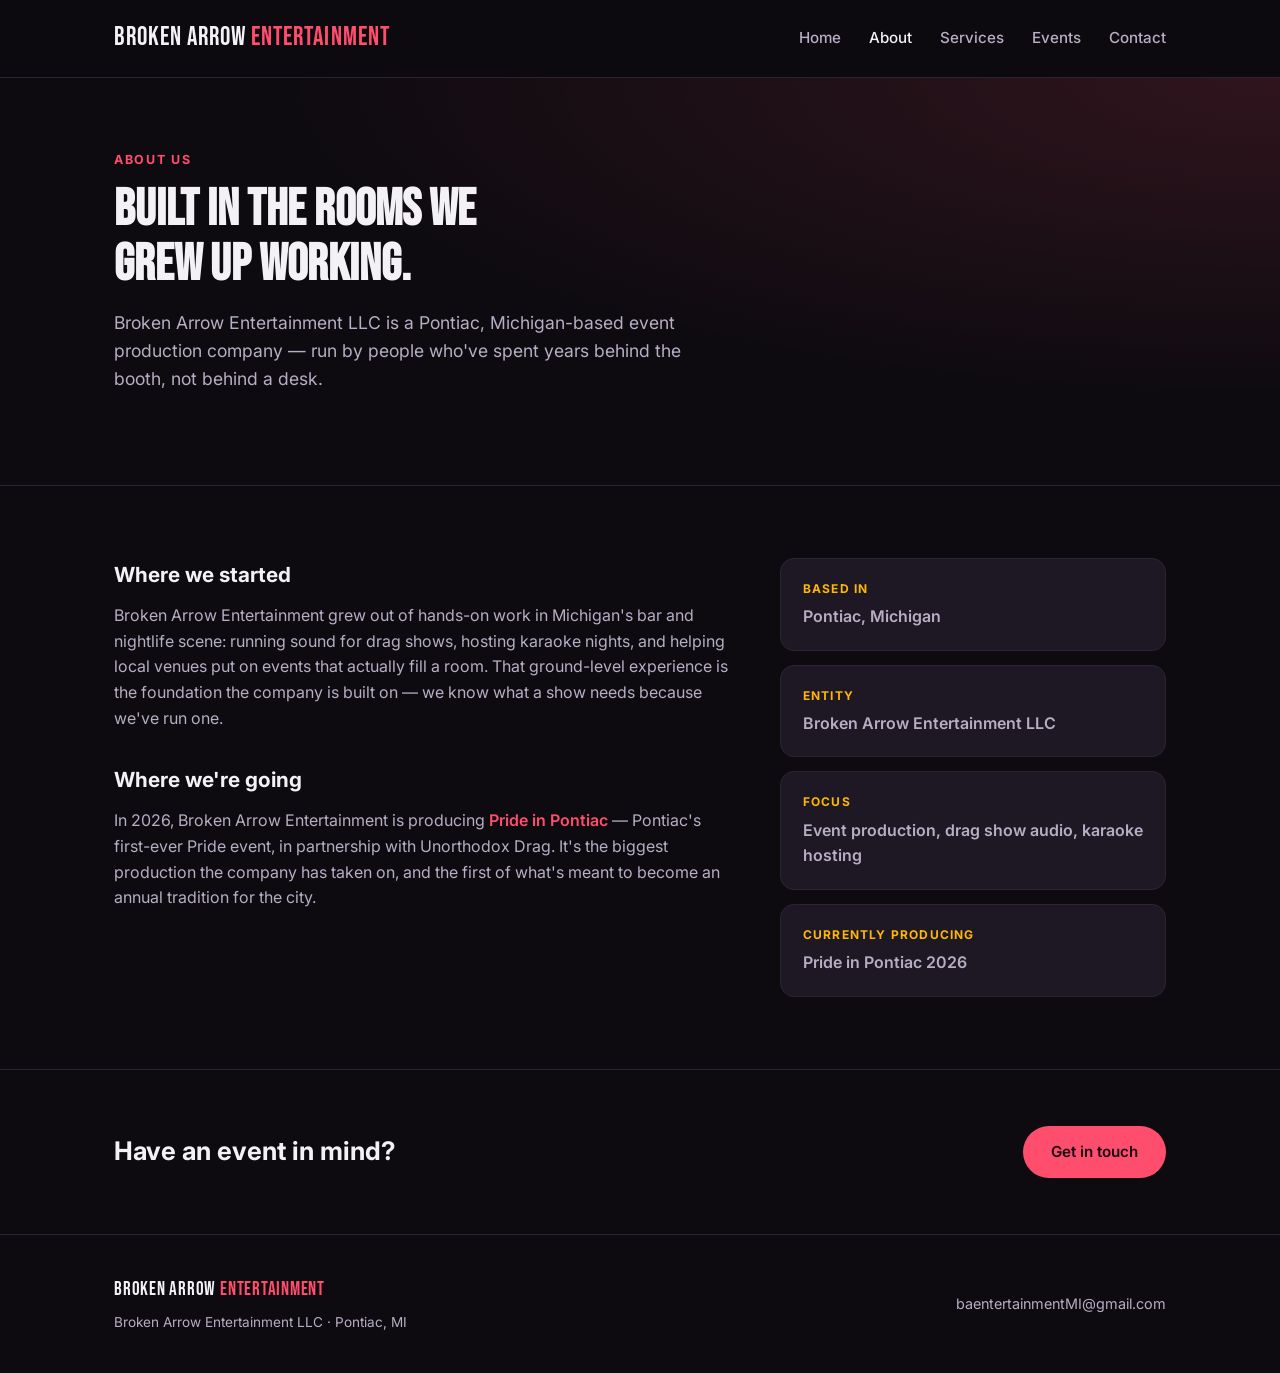
==== about.html @ 8418321c "Add about page" ====
<!DOCTYPE html>
<html lang="en">
<head>
<meta charset="UTF-8">
<meta name="viewport" content="width=device-width, initial-scale=1.0">
<title>About | Broken Arrow Entertainment</title>
<meta name="description" content="Broken Arrow Entertainment LLC is a Pontiac, Michigan event production company producing drag shows, karaoke nights, and Pride in Pontiac.">
<link rel="preconnect" href="https://fonts.googleapis.com">
<link rel="preconnect" href="https://fonts.gstatic.com" crossorigin>
<link href="https://fonts.googleapis.com/css2?family=Bebas+Neue&family=Inter:wght@400;500;600;700&display=swap" rel="stylesheet">
<link rel="stylesheet" href="css/style.css">
</head>
<body>

<header class="site-header">
  <div class="wrap header-inner">
    <a href="index.html" class="logo">Broken Arrow <span>Entertainment</span></a>
    <nav class="site-nav">
      <a href="index.html">Home</a>
      <a href="about.html" class="active">About</a>
      <a href="services.html">Services</a>
      <a href="events.html">Events</a>
      <a href="contact.html">Contact</a>
    </nav>
  </div>
</header>

<section class="page-hero">
  <div class="wrap">
    <p class="eyebrow">About Us</p>
    <h1>Built in the rooms we grew up working.</h1>
    <p class="hero-sub">Broken Arrow Entertainment LLC is a Pontiac, Michigan-based event production company — run by people who've spent years behind the booth, not behind a desk.</p>
  </div>
</section>

<section class="about-body">
  <div class="wrap about-grid">
    <div>
      <h2>Where we started</h2>
      <p>Broken Arrow Entertainment grew out of hands-on work in Michigan's bar and nightlife scene: running sound for drag shows, hosting karaoke nights, and helping local venues put on events that actually fill a room. That ground-level experience is the foundation the company is built on — we know what a show needs because we've run one.</p>
      <h2>Where we're going</h2>
      <p>In 2026, Broken Arrow Entertainment is producing <a href="events.html">Pride in Pontiac</a> — Pontiac's first-ever Pride event, in partnership with Unorthodox Drag. It's the biggest production the company has taken on, and the first of what's meant to become an annual tradition for the city.</p>
    </div>
    <div class="about-facts">
      <div class="fact-card">
        <h3>Based in</h3>
        <p>Pontiac, Michigan</p>
      </div>
      <div class="fact-card">
        <h3>Entity</h3>
        <p>Broken Arrow Entertainment LLC</p>
      </div>
      <div class="fact-card">
        <h3>Focus</h3>
        <p>Event production, drag show audio, karaoke hosting</p>
      </div>
      <div class="fact-card">
        <h3>Currently producing</h3>
        <p>Pride in Pontiac 2026</p>
      </div>
    </div>
  </div>
</section>

<section class="cta-band">
  <div class="wrap cta-inner">
    <h2>Have an event in mind?</h2>
    <a href="contact.html" class="btn btn-primary">Get in touch</a>
  </div>
</section>

<footer class="site-footer">
  <div class="wrap footer-inner">
    <div>
      <p class="logo footer-logo">Broken Arrow <span>Entertainment</span></p>
      <p class="footer-note">Broken Arrow Entertainment LLC &middot; Pontiac, MI</p>
    </div>
    <div class="footer-contact">
      <a href="mailto:baentertainmentMI@gmail.com">baentertainmentMI@gmail.com</a>
    </div>
  </div>
</footer>

</body>
</html>
---- css/style.css ----
:root {
  --bg: #0e0b10;
  --bg-alt: #17131b;
  --card: #1e1824;
  --text: #f4f1f6;
  --text-dim: #b7adc4;
  --accent: #ff4d6d;
  --accent-2: #ffb703;
  --border: #2c2432;
  --radius: 14px;
}

* { box-sizing: border-box; margin: 0; padding: 0; }

body {
  background: var(--bg);
  color: var(--text);
  font-family: 'Inter', system-ui, sans-serif;
  line-height: 1.6;
  -webkit-font-smoothing: antialiased;
}

.wrap {
  max-width: 1100px;
  margin: 0 auto;
  padding: 0 24px;
}

.eyebrow {
  text-transform: uppercase;
  letter-spacing: 0.14em;
  font-size: 0.78rem;
  font-weight: 700;
  color: var(--accent);
  margin-bottom: 12px;
}

/* Header */
.site-header {
  border-bottom: 1px solid var(--border);
  background: rgba(14, 11, 16, 0.9);
  backdrop-filter: blur(8px);
  position: sticky;
  top: 0;
  z-index: 10;
}

.header-inner {
  display: flex;
  align-items: center;
  justify-content: space-between;
  padding-top: 18px;
  padding-bottom: 18px;
}

.logo {
  font-family: 'Bebas Neue', 'Inter', sans-serif;
  font-size: 1.6rem;
  letter-spacing: 0.04em;
  color: var(--text);
  text-decoration: none;
}

.logo span {
  color: var(--accent);
}

.site-nav {
  display: flex;
  gap: 28px;
}

.site-nav a {
  color: var(--text-dim);
  text-decoration: none;
  font-weight: 500;
  font-size: 0.95rem;
  transition: color 0.15s ease;
}

.site-nav a:hover,
.site-nav a.active {
  color: var(--text);
}

/* Hero */
.hero {
  padding: 96px 0 80px;
  background:
    radial-gradient(ellipse at top right, rgba(255, 77, 109, 0.16), transparent 55%),
    radial-gradient(ellipse at bottom left, rgba(255, 183, 3, 0.10), transparent 50%);
  border-bottom: 1px solid var(--border);
}

.hero h1 {
  font-family: 'Bebas Neue', sans-serif;
  font-size: clamp(2.6rem, 6vw, 4.2rem);
  line-height: 1.05;
  letter-spacing: 0.01em;
  max-width: 16ch;
  margin-bottom: 20px;
}

.hero-sub {
  color: var(--text-dim);
  font-size: 1.1rem;
  max-width: 56ch;
  margin-bottom: 36px;
}

.hero-ctas {
  display: flex;
  gap: 16px;
  flex-wrap: wrap;
}

.btn {
  display: inline-block;
  padding: 14px 28px;
  border-radius: 999px;
  font-weight: 600;
  text-decoration: none;
  font-size: 0.95rem;
  transition: transform 0.15s ease, opacity 0.15s ease;
}

.btn:hover {
  transform: translateY(-1px);
}

.btn-primary {
  background: var(--accent);
  color: #170a0e;
}

.btn-ghost {
  background: transparent;
  color: var(--text);
  border: 1px solid var(--border);
}

/* Spotlight */
.spotlight {
  padding: 80px 0;
  border-bottom: 1px solid var(--border);
}

.spotlight-card {
  background: linear-gradient(135deg, var(--card), var(--bg-alt));
  border: 1px solid var(--border);
  border-radius: var(--radius);
  padding: 40px;
}

.spotlight-text h2 {
  font-size: 1.8rem;
  margin-bottom: 8px;
}

.spotlight-meta {
  color: var(--accent-2);
  font-weight: 600;
  margin-bottom: 16px;
}

.spotlight-text p {
  color: var(--text-dim);
  max-width: 64ch;
}

.spotlight-links {
  margin-top: 20px;
}

.spotlight-links a {
  color: var(--accent);
  text-decoration: none;
  font-weight: 600;
}

.spotlight-links a:hover {
  text-decoration: underline;
}

/* Services preview */
.services-preview {
  padding: 80px 0 96px;
}

.section-title {
  font-size: 2rem;
  margin-bottom: 40px;
  max-width: 20ch;
}

.services-grid {
  display: grid;
  grid-template-columns: repeat(auto-fit, minmax(240px, 1fr));
  gap: 20px;
  margin-bottom: 32px;
}

.service-card {
  background: var(--card);
  border: 1px solid var(--border);
  border-radius: var(--radius);
  padding: 28px;
}

.service-card h3 {
  font-size: 1.15rem;
  margin-bottom: 10px;
}

.service-card p {
  color: var(--text-dim);
  font-size: 0.95rem;
}

.link-more {
  color: var(--accent);
  text-decoration: none;
  font-weight: 600;
}

.link-more:hover {
  text-decoration: underline;
}

/* Footer */
.site-footer {
  border-top: 1px solid var(--border);
  padding: 40px 0;
}

.footer-inner {
  display: flex;
  align-items: center;
  justify-content: space-between;
  flex-wrap: wrap;
  gap: 16px;
}

.footer-logo {
  font-size: 1.2rem;
  margin-bottom: 6px;
}

.footer-note {
  color: var(--text-dim);
  font-size: 0.85rem;
}

.footer-contact a {
  color: var(--text-dim);
  text-decoration: none;
  font-size: 0.9rem;
}

.footer-contact a:hover {
  color: var(--text);
}

/* Inner page hero */
.page-hero {
  padding: 72px 0 56px;
  background:
    radial-gradient(ellipse at top right, rgba(255, 77, 109, 0.14), transparent 55%);
  border-bottom: 1px solid var(--border);
}

.page-hero h1 {
  font-family: 'Bebas Neue', sans-serif;
  font-size: clamp(2.2rem, 5vw, 3.2rem);
  line-height: 1.08;
  max-width: 20ch;
  margin-bottom: 16px;
}

/* About */
.about-body {
  padding: 72px 0;
}

.about-grid {
  display: grid;
  grid-template-columns: 1.6fr 1fr;
  gap: 48px;
}

.about-grid h2 {
  font-size: 1.3rem;
  margin-bottom: 12px;
  margin-top: 32px;
}

.about-grid h2:first-child {
  margin-top: 0;
}

.about-grid p {
  color: var(--text-dim);
}

.about-grid a {
  color: var(--accent);
  text-decoration: none;
  font-weight: 600;
}

.about-facts {
  display: flex;
  flex-direction: column;
  gap: 14px;
}

.fact-card {
  background: var(--card);
  border: 1px solid var(--border);
  border-radius: var(--radius);
  padding: 20px 22px;
}

.fact-card h3 {
  font-size: 0.75rem;
  text-transform: uppercase;
  letter-spacing: 0.1em;
  color: var(--accent-2);
  margin-bottom: 6px;
}

.fact-card p {
  font-weight: 600;
}

/* CTA band */
.cta-band {
  border-top: 1px solid var(--border);
  padding: 56px 0;
}

.cta-inner {
  display: flex;
  align-items: center;
  justify-content: space-between;
  flex-wrap: wrap;
  gap: 20px;
}

.cta-inner h2 {
  font-size: 1.6rem;
}

@media (max-width: 720px) {
  .about-grid { grid-template-columns: 1fr; }
}

@media (max-width: 640px) {
  .site-nav { gap: 16px; font-size: 0.85rem; }
  .hero { padding: 64px 0 56px; }
  .spotlight-card { padding: 28px; }
}
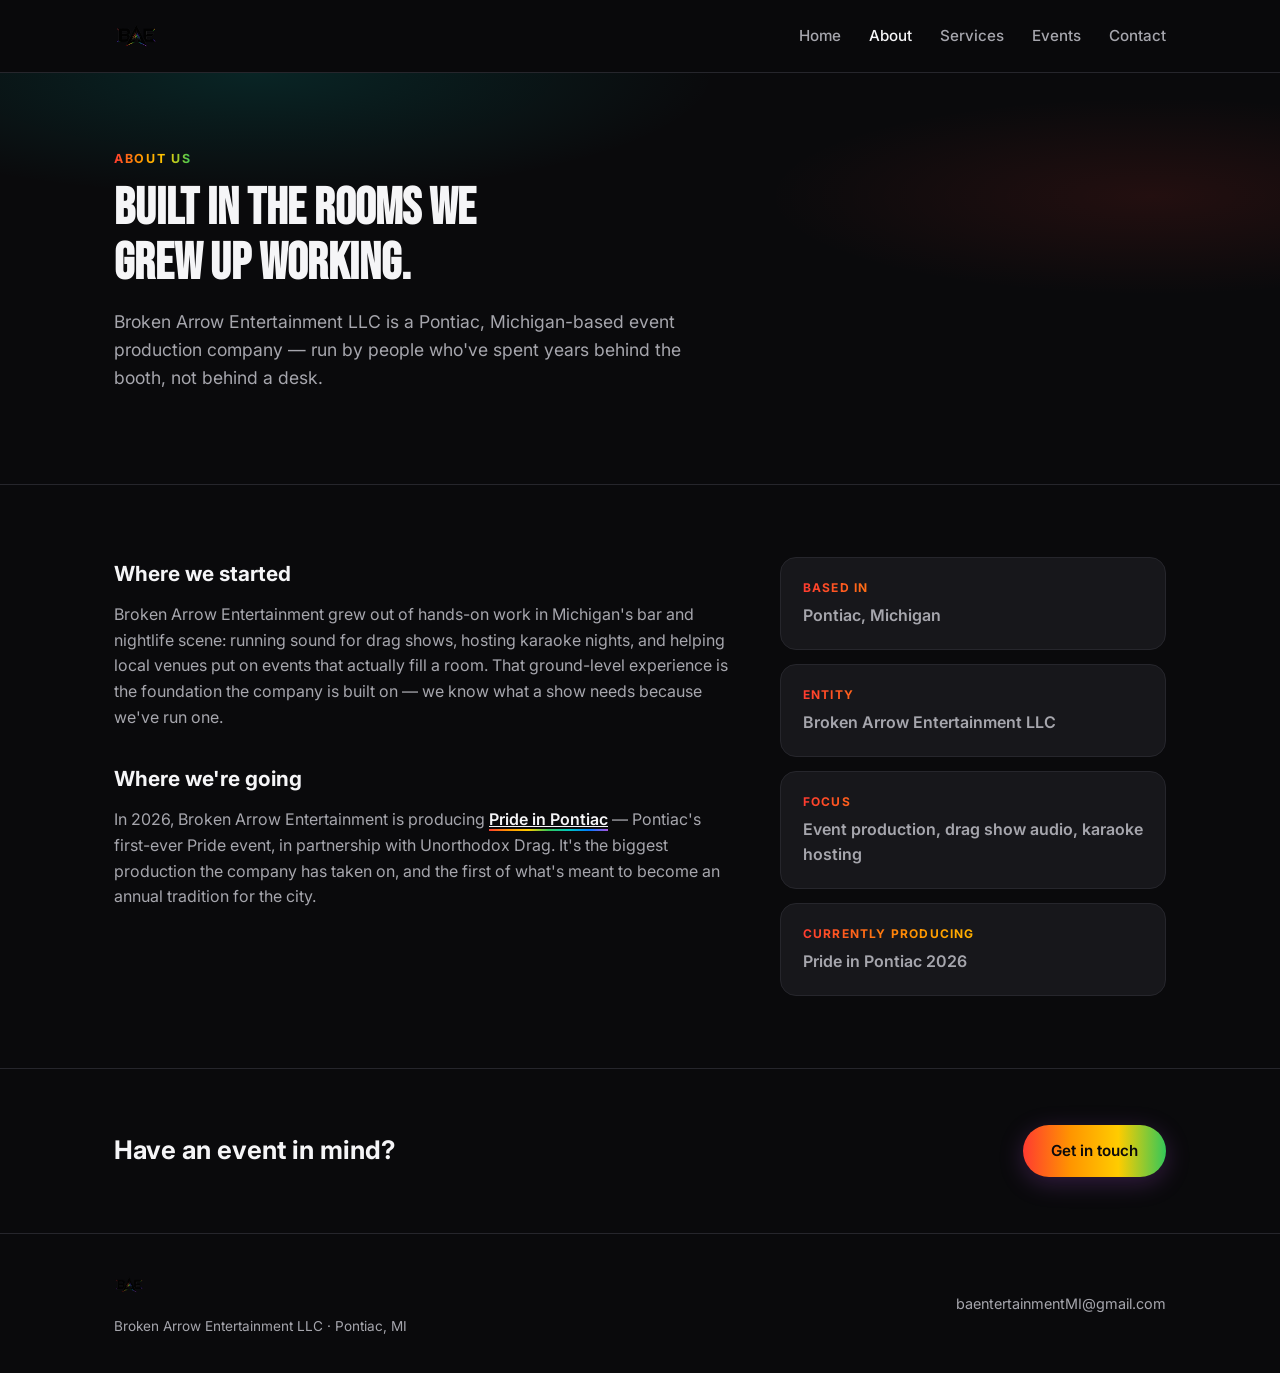
==== commit 2f715435: "Redesign around real BAE logo with rainbow accent system and scroll reveal" ====
--- a/about.html
+++ b/about.html
@@ -14,7 +14,7 @@
 
 <header class="site-header">
   <div class="wrap header-inner">
-    <a href="index.html" class="logo">Broken Arrow <span>Entertainment</span></a>
+    <a href="index.html" class="logo-link"><img src="images/logo.png" alt="Broken Arrow Entertainment" class="logo-img"></a>
     <nav class="site-nav">
       <a href="index.html">Home</a>
       <a href="about.html" class="active">About</a>
@@ -33,7 +33,7 @@
   </div>
 </section>
 
-<section class="about-body">
+<section class="about-body reveal">
   <div class="wrap about-grid">
     <div>
       <h2>Where we started</h2>
@@ -62,7 +62,7 @@
   </div>
 </section>
 
-<section class="cta-band">
+<section class="cta-band reveal">
   <div class="wrap cta-inner">
     <h2>Have an event in mind?</h2>
     <a href="contact.html" class="btn btn-primary">Get in touch</a>
@@ -72,7 +72,7 @@
 <footer class="site-footer">
   <div class="wrap footer-inner">
     <div>
-      <p class="logo footer-logo">Broken Arrow <span>Entertainment</span></p>
+      <img src="images/logo.png" alt="Broken Arrow Entertainment" class="footer-logo-img">
       <p class="footer-note">Broken Arrow Entertainment LLC &middot; Pontiac, MI</p>
     </div>
     <div class="footer-contact">
@@ -81,5 +81,6 @@
   </div>
 </footer>
 
+<script src="js/reveal.js"></script>
 </body>
 </html>
--- a/css/style.css
+++ b/css/style.css
@@ -1,13 +1,12 @@
 :root {
-  --bg: #0e0b10;
-  --bg-alt: #17131b;
-  --card: #1e1824;
-  --text: #f4f1f6;
-  --text-dim: #b7adc4;
-  --accent: #ff4d6d;
-  --accent-2: #ffb703;
-  --border: #2c2432;
-  --radius: 14px;
+  --bg: #0a0a0c;
+  --bg-alt: #131316;
+  --card: #17171b;
+  --text: #f5f5f7;
+  --text-dim: #a6a6ad;
+  --border: #26262c;
+  --radius: 16px;
+  --rainbow: linear-gradient(90deg, #ff3b30, #ff9500, #ffcc00, #34c759, #00c7be, #007aff, #af52de);
 }
 
 * { box-sizing: border-box; margin: 0; padding: 0; }
@@ -27,18 +26,23 @@
 }
 
 .eyebrow {
+  display: inline-block;
   text-transform: uppercase;
   letter-spacing: 0.14em;
   font-size: 0.78rem;
   font-weight: 700;
-  color: var(--accent);
   margin-bottom: 12px;
+  background: var(--rainbow);
+  background-size: 200% auto;
+  -webkit-background-clip: text;
+  background-clip: text;
+  color: transparent;
 }
 
 /* Header */
 .site-header {
   border-bottom: 1px solid var(--border);
-  background: rgba(14, 11, 16, 0.9);
+  background: rgba(10, 10, 12, 0.85);
   backdrop-filter: blur(8px);
   position: sticky;
   top: 0;
@@ -49,20 +53,19 @@
   display: flex;
   align-items: center;
   justify-content: space-between;
-  padding-top: 18px;
-  padding-bottom: 18px;
-}
-
-.logo {
-  font-family: 'Bebas Neue', 'Inter', sans-serif;
-  font-size: 1.6rem;
-  letter-spacing: 0.04em;
-  color: var(--text);
-  text-decoration: none;
-}
-
-.logo span {
-  color: var(--accent);
+  padding-top: 14px;
+  padding-bottom: 14px;
+}
+
+.logo-link {
+  display: flex;
+  align-items: center;
+}
+
+.logo-img {
+  height: 44px;
+  width: auto;
+  display: block;
 }
 
 .site-nav {
@@ -85,16 +88,17 @@
 
 /* Hero */
 .hero {
-  padding: 96px 0 80px;
+  padding: 100px 0 84px;
   background:
-    radial-gradient(ellipse at top right, rgba(255, 77, 109, 0.16), transparent 55%),
-    radial-gradient(ellipse at bottom left, rgba(255, 183, 3, 0.10), transparent 50%);
+    radial-gradient(ellipse 60% 50% at 15% 0%, rgba(175, 82, 222, 0.16), transparent 60%),
+    radial-gradient(ellipse 60% 50% at 85% 20%, rgba(0, 122, 255, 0.14), transparent 60%),
+    radial-gradient(ellipse 50% 40% at 60% 90%, rgba(255, 59, 48, 0.10), transparent 60%);
   border-bottom: 1px solid var(--border);
 }
 
 .hero h1 {
   font-family: 'Bebas Neue', sans-serif;
-  font-size: clamp(2.6rem, 6vw, 4.2rem);
+  font-size: clamp(2.6rem, 6vw, 4.4rem);
   line-height: 1.05;
   letter-spacing: 0.01em;
   max-width: 16ch;
@@ -121,7 +125,7 @@
   font-weight: 600;
   text-decoration: none;
   font-size: 0.95rem;
-  transition: transform 0.15s ease, opacity 0.15s ease;
+  transition: transform 0.15s ease, opacity 0.15s ease, box-shadow 0.15s ease;
 }
 
 .btn:hover {
@@ -129,14 +133,24 @@
 }
 
 .btn-primary {
-  background: var(--accent);
-  color: #170a0e;
+  background: var(--rainbow);
+  background-size: 200% auto;
+  color: #0a0a0c;
+  box-shadow: 0 6px 24px rgba(175, 82, 222, 0.25);
+}
+
+.btn-primary:hover {
+  background-position: right center;
 }
 
 .btn-ghost {
   background: transparent;
   color: var(--text);
   border: 1px solid var(--border);
+}
+
+.btn-ghost:hover {
+  border-color: #4a4a54;
 }
 
 /* Spotlight */
@@ -146,10 +160,20 @@
 }
 
 .spotlight-card {
-  background: linear-gradient(135deg, var(--card), var(--bg-alt));
+  position: relative;
+  background: var(--card);
   border: 1px solid var(--border);
   border-radius: var(--radius);
   padding: 40px;
+  overflow: hidden;
+}
+
+.spotlight-card::before {
+  content: "";
+  position: absolute;
+  top: 0; left: 0; right: 0;
+  height: 3px;
+  background: var(--rainbow);
 }
 
 .spotlight-text h2 {
@@ -158,9 +182,13 @@
 }
 
 .spotlight-meta {
-  color: var(--accent-2);
-  font-weight: 600;
+  font-weight: 700;
   margin-bottom: 16px;
+  background: var(--rainbow);
+  background-size: 200% auto;
+  -webkit-background-clip: text;
+  background-clip: text;
+  color: transparent;
 }
 
 .spotlight-text p {
@@ -173,13 +201,12 @@
 }
 
 .spotlight-links a {
-  color: var(--accent);
+  color: var(--text);
   text-decoration: none;
   font-weight: 600;
-}
-
-.spotlight-links a:hover {
-  text-decoration: underline;
+  border-bottom: 2px solid;
+  border-image: var(--rainbow) 1;
+  padding-bottom: 2px;
 }
 
 /* Services preview */
@@ -201,10 +228,32 @@
 }
 
 .service-card {
+  position: relative;
   background: var(--card);
   border: 1px solid var(--border);
   border-radius: var(--radius);
   padding: 28px;
+  overflow: hidden;
+  transition: transform 0.2s ease, border-color 0.2s ease;
+}
+
+.service-card::before {
+  content: "";
+  position: absolute;
+  top: 0; left: 0; right: 0;
+  height: 3px;
+  background: var(--rainbow);
+  opacity: 0;
+  transition: opacity 0.2s ease;
+}
+
+.service-card:hover {
+  transform: translateY(-2px);
+  border-color: #3a3a44;
+}
+
+.service-card:hover::before {
+  opacity: 1;
 }
 
 .service-card h3 {
@@ -218,19 +267,18 @@
 }
 
 .link-more {
-  color: var(--accent);
+  color: var(--text);
   text-decoration: none;
   font-weight: 600;
-}
-
-.link-more:hover {
-  text-decoration: underline;
+  border-bottom: 2px solid;
+  border-image: var(--rainbow) 1;
+  padding-bottom: 2px;
 }
 
 /* Footer */
 .site-footer {
   border-top: 1px solid var(--border);
-  padding: 40px 0;
+  padding: 36px 0;
 }
 
 .footer-inner {
@@ -241,9 +289,10 @@
   gap: 16px;
 }
 
-.footer-logo {
-  font-size: 1.2rem;
-  margin-bottom: 6px;
+.footer-logo-img {
+  height: 30px;
+  width: auto;
+  margin-bottom: 8px;
 }
 
 .footer-note {
@@ -265,7 +314,8 @@
 .page-hero {
   padding: 72px 0 56px;
   background:
-    radial-gradient(ellipse at top right, rgba(255, 77, 109, 0.14), transparent 55%);
+    radial-gradient(ellipse 60% 50% at 20% 0%, rgba(0, 199, 190, 0.14), transparent 60%),
+    radial-gradient(ellipse 50% 40% at 90% 30%, rgba(255, 59, 48, 0.10), transparent 60%);
   border-bottom: 1px solid var(--border);
 }
 
@@ -303,9 +353,10 @@
 }
 
 .about-grid a {
-  color: var(--accent);
-  text-decoration: none;
+  color: var(--text);
   font-weight: 600;
+  border-bottom: 2px solid;
+  border-image: var(--rainbow) 1;
 }
 
 .about-facts {
@@ -325,8 +376,12 @@
   font-size: 0.75rem;
   text-transform: uppercase;
   letter-spacing: 0.1em;
-  color: var(--accent-2);
   margin-bottom: 6px;
+  background: var(--rainbow);
+  background-size: 200% auto;
+  -webkit-background-clip: text;
+  background-clip: text;
+  color: transparent;
 }
 
 .fact-card p {
@@ -351,6 +406,26 @@
   font-size: 1.6rem;
 }
 
+/* Scroll reveal */
+.reveal {
+  opacity: 0;
+  transform: translateY(18px);
+  transition: opacity 0.6s ease, transform 0.6s ease;
+}
+
+.reveal.in-view {
+  opacity: 1;
+  transform: translateY(0);
+}
+
+@media (prefers-reduced-motion: reduce) {
+  .reveal {
+    opacity: 1;
+    transform: none;
+    transition: none;
+  }
+}
+
 @media (max-width: 720px) {
   .about-grid { grid-template-columns: 1fr; }
 }
@@ -359,4 +434,5 @@
   .site-nav { gap: 16px; font-size: 0.85rem; }
   .hero { padding: 64px 0 56px; }
   .spotlight-card { padding: 28px; }
-}
+  .logo-img { height: 36px; }
+}
